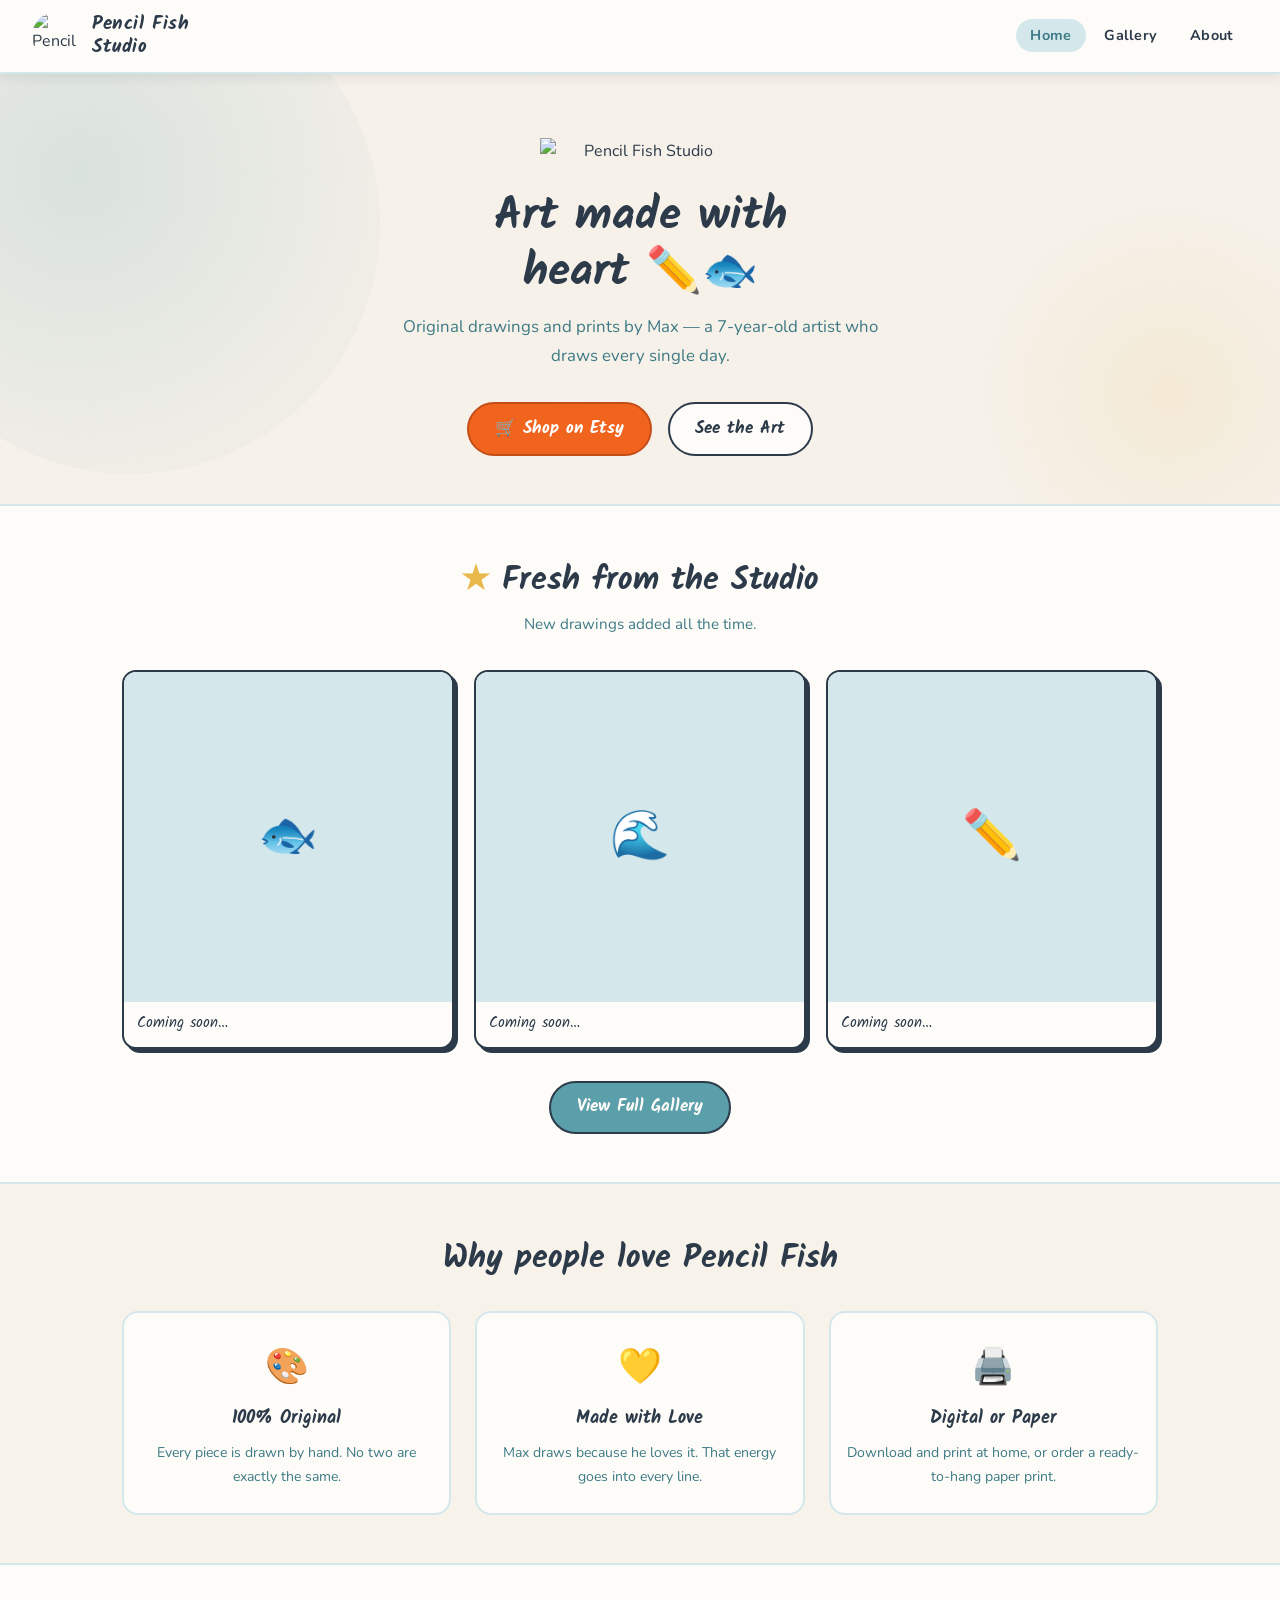
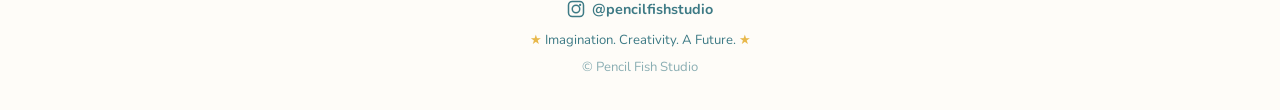
==== index.html @ b871750c "Add files via upload" ====
<!DOCTYPE html>
<html lang="en">
<head>
  <meta charset="UTF-8" />
  <meta name="viewport" content="width=device-width, initial-scale=1.0" />
  <title>Pencil Fish Studio</title>
  <link rel="stylesheet" href="style.css" />
  <link rel="icon" type="image/png" href="assets/logo.png" />
  <style>
    /* ── Hero ───────────────────────────────── */
    .hero {
      position: relative;
      text-align: center;
      padding: 4rem 2rem 3rem;
      overflow: hidden;
    }

    .hero .blob-1 {
      width: 500px; height: 500px;
      top: -100px; left: -120px;
    }
    .hero .blob-2 {
      width: 380px; height: 380px;
      bottom: -80px; right: -80px;
      background: radial-gradient(circle, rgba(232,184,75,0.12), transparent 70%);
    }

    .hero-logo {
      width: 200px;
      margin: 0 auto 1.5rem;
      animation: floatIn 0.8s ease both;
    }

    .hero-tagline {
      font-family: 'Kalam', cursive;
      font-size: clamp(1.6rem, 5vw, 2.8rem);
      color: var(--ink);
      line-height: 1.25;
      margin-bottom: 0.75rem;
      animation: floatIn 0.9s 0.1s ease both;
    }

    .hero-sub {
      color: var(--teal-dark);
      font-size: 1.05rem;
      max-width: 480px;
      margin: 0 auto 2rem;
      animation: floatIn 0.9s 0.2s ease both;
    }

    .hero-buttons {
      display: flex;
      gap: 1rem;
      justify-content: center;
      flex-wrap: wrap;
      animation: floatIn 0.9s 0.3s ease both;
    }

    /* ── Featured strip ─────────────────────── */
    .featured {
      background: var(--warm-white);
      border-top: 2px solid var(--teal-light);
      border-bottom: 2px solid var(--teal-light);
    }

    .featured .section-title { text-align: center; }
    .featured .section-sub   { text-align: center; }

    .featured-grid {
      display: grid;
      grid-template-columns: repeat(3, 1fr);
      gap: 1.25rem;
    }

    .featured-card {
      border-radius: 14px;
      overflow: hidden;
      border: 2.5px solid var(--ink);
      box-shadow: 4px 4px 0 var(--ink);
      background: var(--warm-white);
      transition: transform 0.2s, box-shadow 0.2s;
    }

    .featured-card:hover {
      transform: translateY(-4px);
      box-shadow: 4px 8px 0 var(--ink);
    }

    .featured-card .placeholder {
      aspect-ratio: 1;
      background: var(--teal-light);
      display: flex;
      align-items: center;
      justify-content: center;
      font-size: 3rem;
    }

    .featured-card img {
      width: 100%;
      aspect-ratio: 1;
      object-fit: cover;
    }

    .featured-card-label {
      padding: 0.6rem 0.8rem;
      font-family: 'Kalam', cursive;
      font-size: 0.95rem;
      border-top: 2px solid var(--teal-light);
      color: var(--ink);
    }

    .featured-footer {
      text-align: center;
      margin-top: 2rem;
    }

    /* ── Why buy section ────────────────────── */
    .why {
      text-align: center;
    }

    .why-grid {
      display: grid;
      grid-template-columns: repeat(3, 1fr);
      gap: 1.5rem;
      margin-top: 1.5rem;
    }

    .why-card {
      background: var(--warm-white);
      border: 2.5px solid var(--teal-light);
      border-radius: 16px;
      padding: 1.5rem 1rem;
    }

    .why-icon { font-size: 2.2rem; margin-bottom: 0.5rem; }

    .why-card h3 {
      font-family: 'Kalam', cursive;
      font-size: 1.1rem;
      margin-bottom: 0.4rem;
    }

    .why-card p { font-size: 0.88rem; color: var(--teal-dark); }

    /* ── Animations ─────────────────────────── */
    @keyframes floatIn {
      from { opacity: 0; transform: translateY(18px); }
      to   { opacity: 1; transform: translateY(0); }
    }

    /* ── Responsive ─────────────────────────── */
    @media (max-width: 700px) {
      .featured-grid { grid-template-columns: 1fr 1fr; }
      .featured-grid .featured-card:last-child { display: none; }
      .why-grid { grid-template-columns: 1fr; }
    }

    @media (max-width: 480px) {
      .featured-grid { grid-template-columns: 1fr; }
      .featured-grid .featured-card:last-child { display: block; }
      .hero-logo { width: 160px; }
    }
  </style>
</head>
<body>

  <!-- Nav -->
  <nav>
    <a class="nav-logo" href="index.html">
      <img src="assets/logo.png" alt="Pencil Fish Studio logo" />
      <span>Pencil Fish<br>Studio</span>
    </a>
    <ul class="nav-links">
      <li><a href="index.html" class="active">Home</a></li>
      <li><a href="gallery.html">Gallery</a></li>
      <li><a href="about.html">About</a></li>
    </ul>
  </nav>

  <main>

    <!-- Hero -->
    <section class="hero">
      <div class="blob blob-1"></div>
      <div class="blob blob-2"></div>
      <img class="hero-logo" src="assets/logo.png" alt="Pencil Fish Studio" />
      <h1 class="hero-tagline">Art made with<br>heart ✏️🐟</h1>
      <p class="hero-sub">
        Original drawings and prints by Max — a 7-year-old artist
        who draws every single day.
      </p>
      <div class="hero-buttons">
        <a class="btn btn-etsy" href="https://etsy.com" target="_blank" rel="noopener">
          🛒 Shop on Etsy
        </a>
        <a class="btn btn-secondary" href="gallery.html">See the Art</a>
      </div>
    </section>

    <!-- Featured Artwork -->
    <section class="featured">
      <div class="section">
        <h2 class="section-title"><span class="star">★</span> Fresh from the Studio</h2>
        <p class="section-sub">New drawings added all the time.</p>
        <div class="featured-grid" id="featuredGrid">
          <!-- filled by script below -->
        </div>
        <div class="featured-footer">
          <a class="btn btn-primary" href="gallery.html">View Full Gallery</a>
        </div>
      </div>
    </section>

    <!-- Why Buy -->
    <section class="why">
      <div class="section">
        <h2 class="section-title">Why people love Pencil Fish</h2>
        <div class="why-grid">
          <div class="why-card">
            <div class="why-icon">🎨</div>
            <h3>100% Original</h3>
            <p>Every piece is drawn by hand. No two are exactly the same.</p>
          </div>
          <div class="why-card">
            <div class="why-icon">💛</div>
            <h3>Made with Love</h3>
            <p>Max draws because he loves it. That energy goes into every line.</p>
          </div>
          <div class="why-card">
            <div class="why-icon">🖨️</div>
            <h3>Digital or Paper</h3>
            <p>Download and print at home, or order a ready-to-hang paper print.</p>
          </div>
        </div>
      </div>
    </section>

  </main>

  <!-- Footer -->
  <footer>
    <div class="footer-ig">
      <a href="https://instagram.com/pencilfishstudio" target="_blank" rel="noopener">
        <svg width="18" height="18" viewBox="0 0 24 24" fill="none" stroke="currentColor" stroke-width="2" stroke-linecap="round" stroke-linejoin="round"><rect x="2" y="2" width="20" height="20" rx="5" ry="5"/><circle cx="12" cy="12" r="5"/><circle cx="17.5" cy="6.5" r="1.5" fill="currentColor" stroke="none"/></svg>
        @pencilfishstudio
      </a>
    </div>
    <p><span class="star">★</span> Imagination. Creativity. A Future. <span class="star">★</span></p>
    <p style="margin-top:0.3rem; opacity:0.6;">© Pencil Fish Studio</p>
  </footer>

  <script src="gallery-data.js"></script>
  <script>
    // Populate the featured grid with the first 3 gallery images
    const grid = document.getElementById('featuredGrid');

    function buildFeatured() {
      const items = galleryImages.slice(0, 3);

      if (items.length === 0) {
        // Show placeholder cards until artwork is added
        const placeholders = [
          { emoji: '🐟', label: 'Coming soon…' },
          { emoji: '🌊', label: 'Coming soon…' },
          { emoji: '✏️', label: 'Coming soon…' },
        ];
        placeholders.forEach(p => {
          grid.innerHTML += `
            <div class="featured-card">
              <div class="placeholder">${p.emoji}</div>
              <div class="featured-card-label">${p.label}</div>
            </div>`;
        });
        return;
      }

      items.forEach(item => {
        grid.innerHTML += `
          <a class="featured-card" href="gallery.html">
            <img src="gallery/${item.src}" alt="${item.title}" loading="lazy" />
            <div class="featured-card-label">${item.title} — ${item.price}</div>
          </a>`;
      });
    }

    buildFeatured();
  </script>

</body>
</html>
---- style.css ----
@import url('https://fonts.googleapis.com/css2?family=Kalam:wght@400;700&family=Nunito:wght@400;600;700&display=swap');

/* ── Variables ───────────────────────────────── */
:root {
  --bg:         #f7f2ea;
  --ink:        #2c3a4a;
  --teal:       #5b9faa;
  --teal-light: #d4e8ec;
  --teal-dark:  #3d7a85;
  --gold:       #e8b84b;
  --warm-white: #fefcf8;
  --shadow:     rgba(44, 58, 74, 0.12);
}

/* ── Reset ───────────────────────────────────── */
*, *::before, *::after { box-sizing: border-box; margin: 0; padding: 0; }

body {
  background: var(--bg);
  color: var(--ink);
  font-family: 'Nunito', sans-serif;
  font-size: 1rem;
  line-height: 1.7;
  min-height: 100vh;
  display: flex;
  flex-direction: column;
}

img { display: block; max-width: 100%; }
a   { color: inherit; text-decoration: none; }

/* ── Texture overlay ─────────────────────────── */
body::before {
  content: '';
  position: fixed;
  inset: 0;
  background-image: url("data:image/svg+xml,%3Csvg xmlns='http://www.w3.org/2000/svg' width='300' height='300'%3E%3Cfilter id='n'%3E%3CfeTurbulence type='fractalNoise' baseFrequency='0.75' numOctaves='4' stitchTiles='stitch'/%3E%3C/filter%3E%3Crect width='300' height='300' filter='url(%23n)' opacity='0.03'/%3E%3C/svg%3E");
  pointer-events: none;
  z-index: 0;
}

/* ── Nav ─────────────────────────────────────── */
nav {
  position: sticky;
  top: 0;
  z-index: 100;
  background: var(--warm-white);
  border-bottom: 2px solid var(--teal-light);
  padding: 0.75rem 2rem;
  display: flex;
  align-items: center;
  justify-content: space-between;
  gap: 1rem;
  box-shadow: 0 2px 12px var(--shadow);
}

.nav-logo {
  display: flex;
  align-items: center;
  gap: 0.75rem;
}

.nav-logo img {
  height: 48px;
  width: 48px;
  object-fit: contain;
  border-radius: 50%;
}

.nav-logo span {
  font-family: 'Kalam', cursive;
  font-size: 1.2rem;
  font-weight: 700;
  color: var(--ink);
  letter-spacing: 0.03em;
  line-height: 1.2;
}

.nav-links {
  display: flex;
  gap: 0.25rem;
  list-style: none;
}

.nav-links a {
  font-family: 'Nunito', sans-serif;
  font-weight: 700;
  font-size: 0.9rem;
  padding: 0.4rem 0.9rem;
  border-radius: 20px;
  color: var(--ink);
  transition: background 0.2s, color 0.2s;
  letter-spacing: 0.02em;
}

.nav-links a:hover,
.nav-links a.active {
  background: var(--teal-light);
  color: var(--teal-dark);
}

/* ── Main content ────────────────────────────── */
main {
  flex: 1;
  position: relative;
  z-index: 1;
}

/* ── Buttons ─────────────────────────────────── */
.btn {
  display: inline-block;
  font-family: 'Kalam', cursive;
  font-size: 1.05rem;
  font-weight: 700;
  padding: 0.65rem 1.6rem;
  border-radius: 30px;
  border: 2.5px solid var(--ink);
  cursor: pointer;
  transition: transform 0.15s, box-shadow 0.15s;
  text-align: center;
}

.btn:hover {
  transform: translateY(-2px);
  box-shadow: 3px 4px 0 var(--ink);
}

.btn-primary {
  background: var(--teal);
  color: var(--warm-white);
}

.btn-secondary {
  background: var(--warm-white);
  color: var(--ink);
}

.btn-etsy {
  background: #f1641e;
  color: #fff;
  border-color: #c44e18;
}

/* ── Footer ──────────────────────────────────── */
footer {
  position: relative;
  z-index: 1;
  text-align: center;
  padding: 2rem 1rem;
  font-size: 0.82rem;
  color: var(--teal-dark);
  border-top: 2px solid var(--teal-light);
  background: var(--warm-white);
}

footer .footer-ig a {
  display: inline-flex;
  align-items: center;
  gap: 0.4rem;
  font-weight: 700;
  color: var(--teal-dark);
  margin-bottom: 0.5rem;
  font-size: 0.9rem;
  transition: color 0.2s;
}

footer .footer-ig a:hover { color: var(--teal); }

footer .star { color: var(--gold); }

/* ── Watercolour blob decoration ─────────────── */
.blob {
  position: absolute;
  border-radius: 50%;
  background: radial-gradient(circle at 40% 40%, rgba(91,159,170,0.18), rgba(91,159,170,0.04) 70%);
  pointer-events: none;
}

/* ── Section helpers ─────────────────────────── */
.section {
  max-width: 1100px;
  margin: 0 auto;
  padding: 3rem 2rem;
}

.section-title {
  font-family: 'Kalam', cursive;
  font-size: 2rem;
  color: var(--ink);
  margin-bottom: 0.25rem;
}

.section-title .star { color: var(--gold); }

.section-sub {
  color: var(--teal-dark);
  font-size: 0.95rem;
  margin-bottom: 2rem;
}

/* ── Responsive nav ──────────────────────────── */
@media (max-width: 600px) {
  nav { padding: 0.6rem 1rem; }
  .nav-logo span { font-size: 1rem; }
  .nav-links a { padding: 0.35rem 0.6rem; font-size: 0.82rem; }
  .section { padding: 2rem 1.2rem; }
}
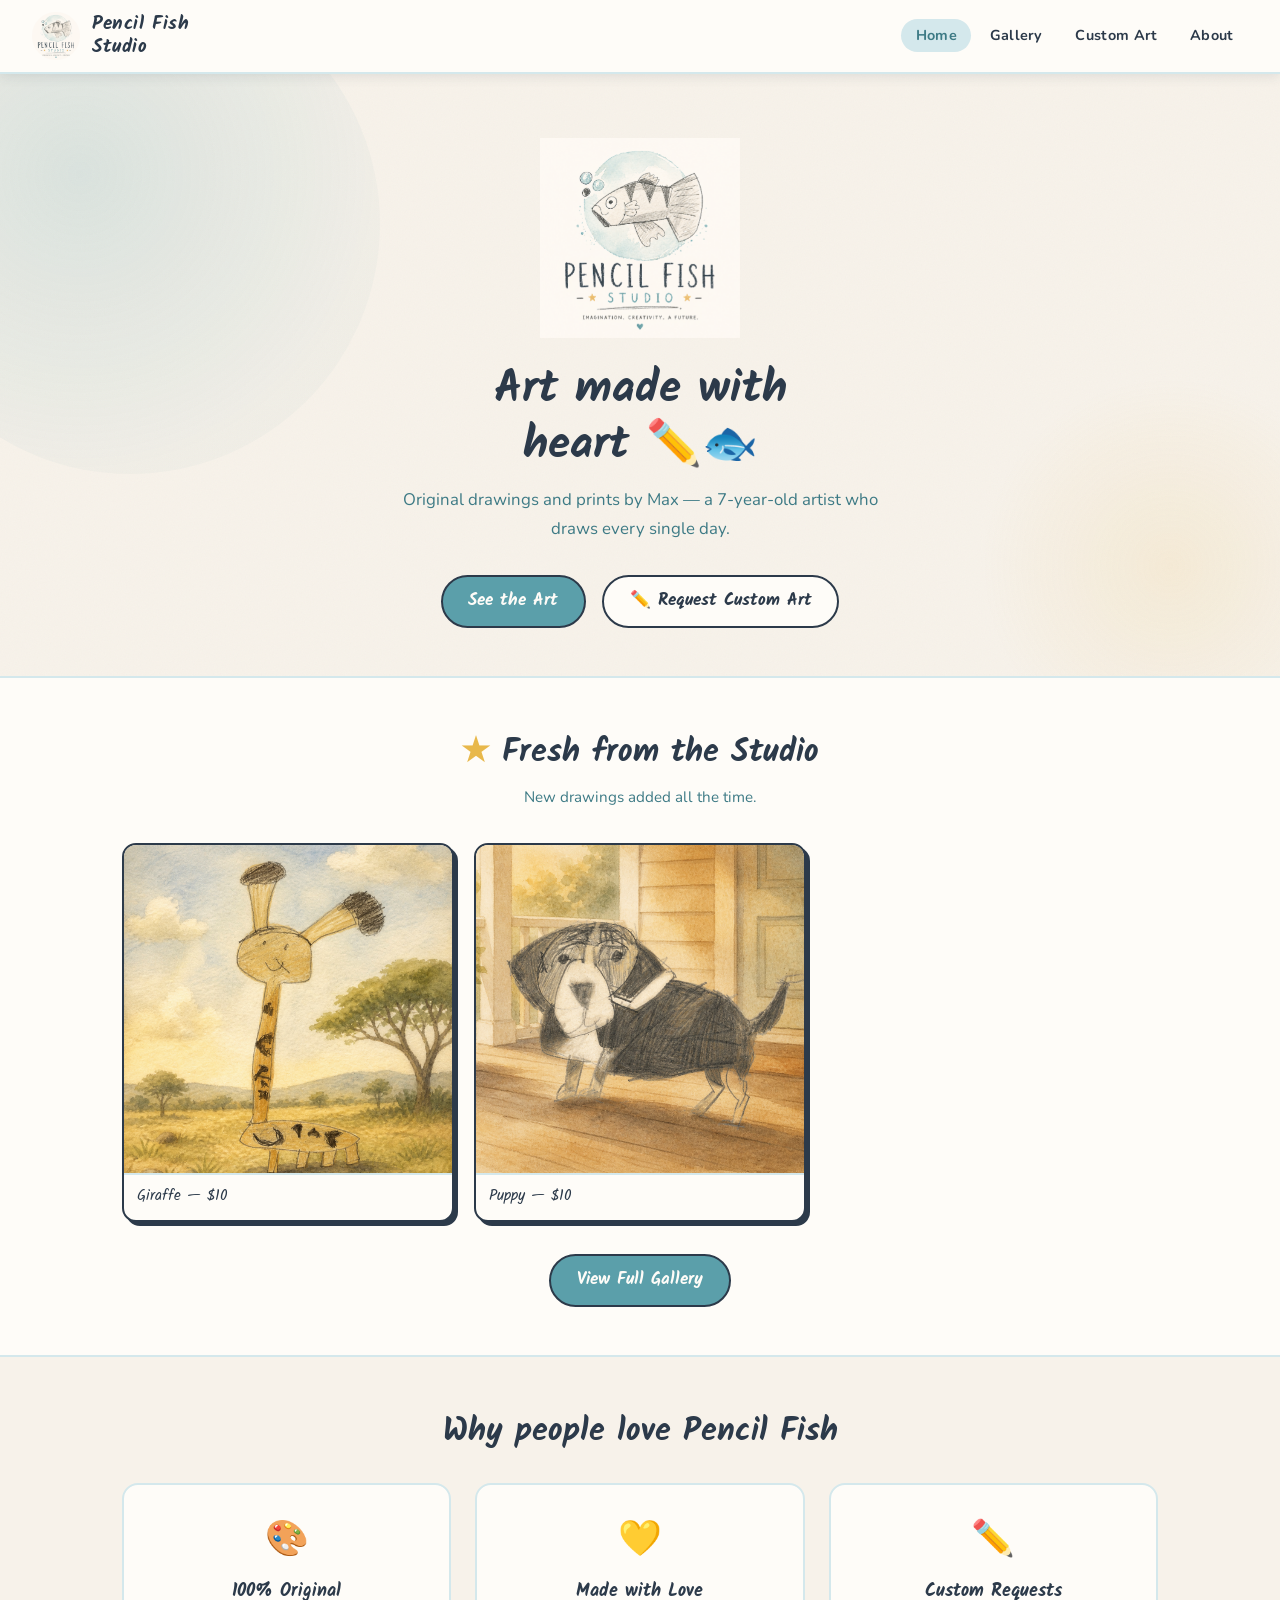
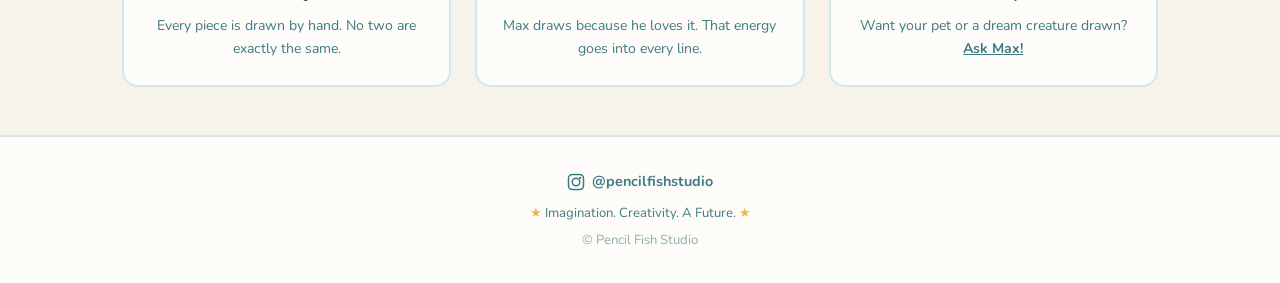
==== commit 66e0136f: "Replace Etsy links with custom art request form; site cleanups - Add custom.html request form (Web3F" ====
--- a/index.html
+++ b/index.html
@@ -4,6 +4,10 @@
   <meta charset="UTF-8" />
   <meta name="viewport" content="width=device-width, initial-scale=1.0" />
   <title>Pencil Fish Studio</title>
+  <meta name="description" content="Original drawings by Max, a 7-year-old artist. See the gallery or request custom art." />
+  <meta property="og:title" content="Pencil Fish Studio" />
+  <meta property="og:description" content="Original drawings by Max, a 7-year-old artist. See the gallery or request custom art." />
+  <meta property="og:image" content="https://pencilfishstudios.ca/assets/logo.png" />
   <link rel="stylesheet" href="style.css" />
   <link rel="icon" type="image/png" href="assets/logo.png" />
   <style>
@@ -174,6 +178,7 @@
     <ul class="nav-links">
       <li><a href="index.html" class="active">Home</a></li>
       <li><a href="gallery.html">Gallery</a></li>
+      <li><a href="custom.html">Custom Art</a></li>
       <li><a href="about.html">About</a></li>
     </ul>
   </nav>
@@ -191,10 +196,8 @@
         who draws every single day.
       </p>
       <div class="hero-buttons">
-        <a class="btn btn-etsy" href="https://etsy.com" target="_blank" rel="noopener">
-          🛒 Shop on Etsy
-        </a>
-        <a class="btn btn-secondary" href="gallery.html">See the Art</a>
+        <a class="btn btn-primary" href="gallery.html">See the Art</a>
+        <a class="btn btn-secondary" href="custom.html">✏️ Request Custom Art</a>
       </div>
     </section>
 
@@ -228,9 +231,9 @@
             <p>Max draws because he loves it. That energy goes into every line.</p>
           </div>
           <div class="why-card">
-            <div class="why-icon">🖨️</div>
-            <h3>Digital or Paper</h3>
-            <p>Download and print at home, or order a ready-to-hang paper print.</p>
+            <div class="why-icon">✏️</div>
+            <h3>Custom Requests</h3>
+            <p>Want your pet or a dream creature drawn? <a href="custom.html" style="color:var(--teal-dark);font-weight:700;text-decoration:underline;">Ask Max!</a></p>
           </div>
         </div>
       </div>
--- a/style.css
+++ b/style.css
@@ -135,12 +135,6 @@
   color: var(--ink);
 }
 
-.btn-etsy {
-  background: #f1641e;
-  color: #fff;
-  border-color: #c44e18;
-}
-
 /* ── Footer ──────────────────────────────────── */
 footer {
   position: relative;
@@ -205,3 +199,8 @@
   .nav-links a { padding: 0.35rem 0.6rem; font-size: 0.82rem; }
   .section { padding: 2rem 1.2rem; }
 }
+
+@media (max-width: 480px) {
+  nav { flex-direction: column; gap: 0.4rem; }
+  .nav-links { flex-wrap: wrap; justify-content: center; }
+}
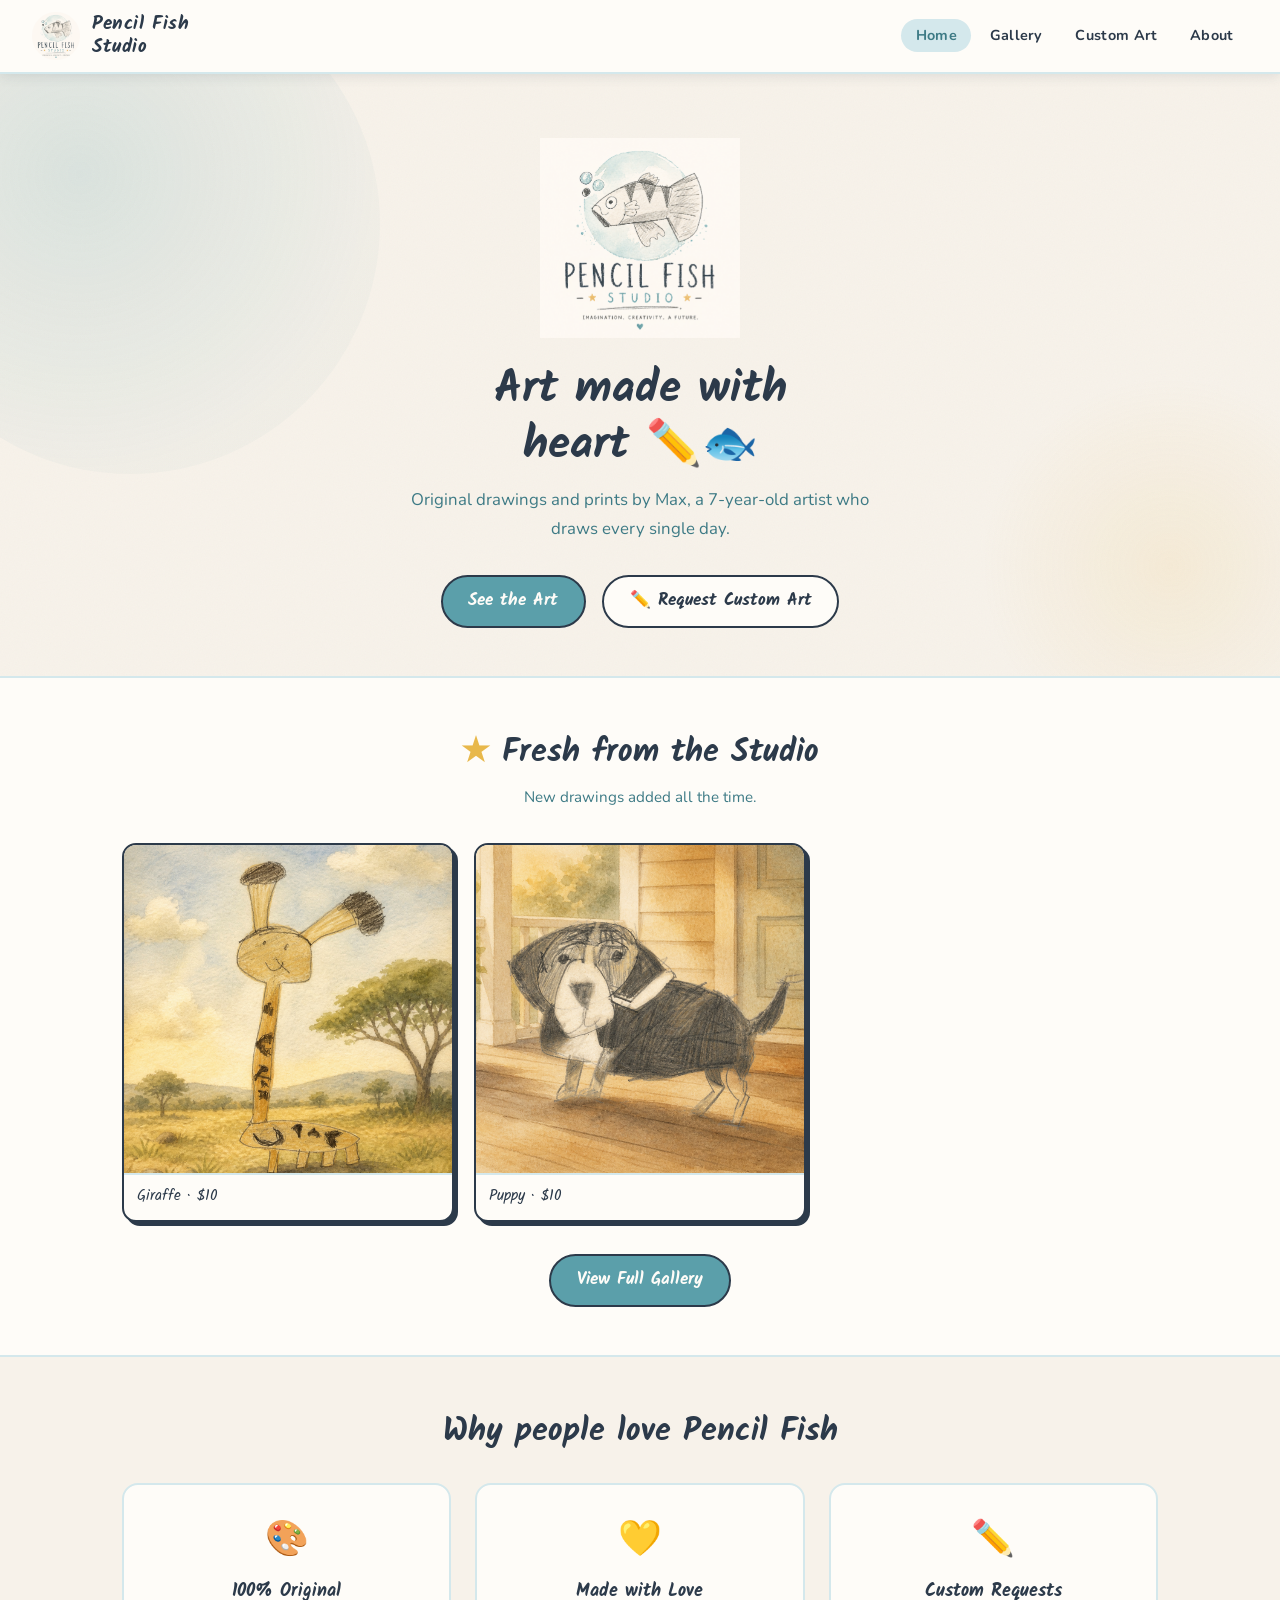
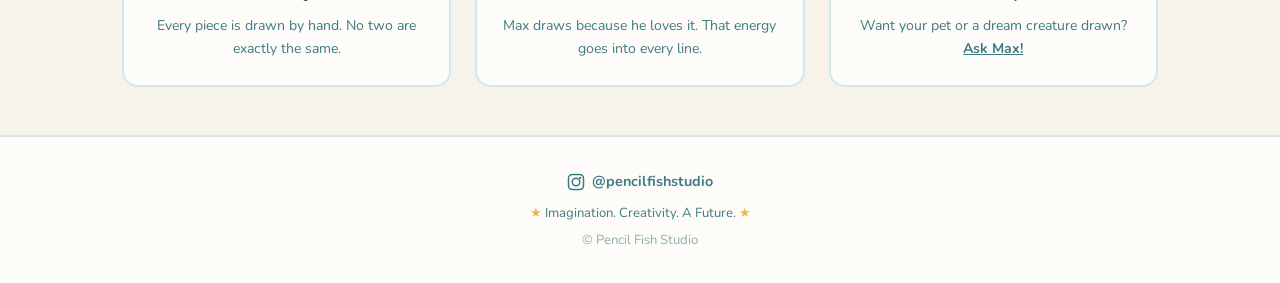
==== commit be21f380: "Photo uploads on custom form, remove em dashes, harden admin - custom.html: switch to FormSubmit wit" ====
--- a/index.html
+++ b/index.html
@@ -7,7 +7,7 @@
   <meta name="description" content="Original drawings by Max, a 7-year-old artist. See the gallery or request custom art." />
   <meta property="og:title" content="Pencil Fish Studio" />
   <meta property="og:description" content="Original drawings by Max, a 7-year-old artist. See the gallery or request custom art." />
-  <meta property="og:image" content="https://pencilfishstudios.ca/assets/logo.png" />
+  <meta property="og:image" content="https://pencilfishstudio.ca/assets/logo.png" />
   <link rel="stylesheet" href="style.css" />
   <link rel="icon" type="image/png" href="assets/logo.png" />
   <style>
@@ -192,7 +192,7 @@
       <img class="hero-logo" src="assets/logo.png" alt="Pencil Fish Studio" />
       <h1 class="hero-tagline">Art made with<br>heart ✏️🐟</h1>
       <p class="hero-sub">
-        Original drawings and prints by Max — a 7-year-old artist
+        Original drawings and prints by Max, a 7-year-old artist
         who draws every single day.
       </p>
       <div class="hero-buttons">
@@ -282,7 +282,7 @@
         grid.innerHTML += `
           <a class="featured-card" href="gallery.html">
             <img src="gallery/${item.src}" alt="${item.title}" loading="lazy" />
-            <div class="featured-card-label">${item.title} — ${item.price}</div>
+            <div class="featured-card-label">${item.title} · ${item.price}</div>
           </a>`;
       });
     }
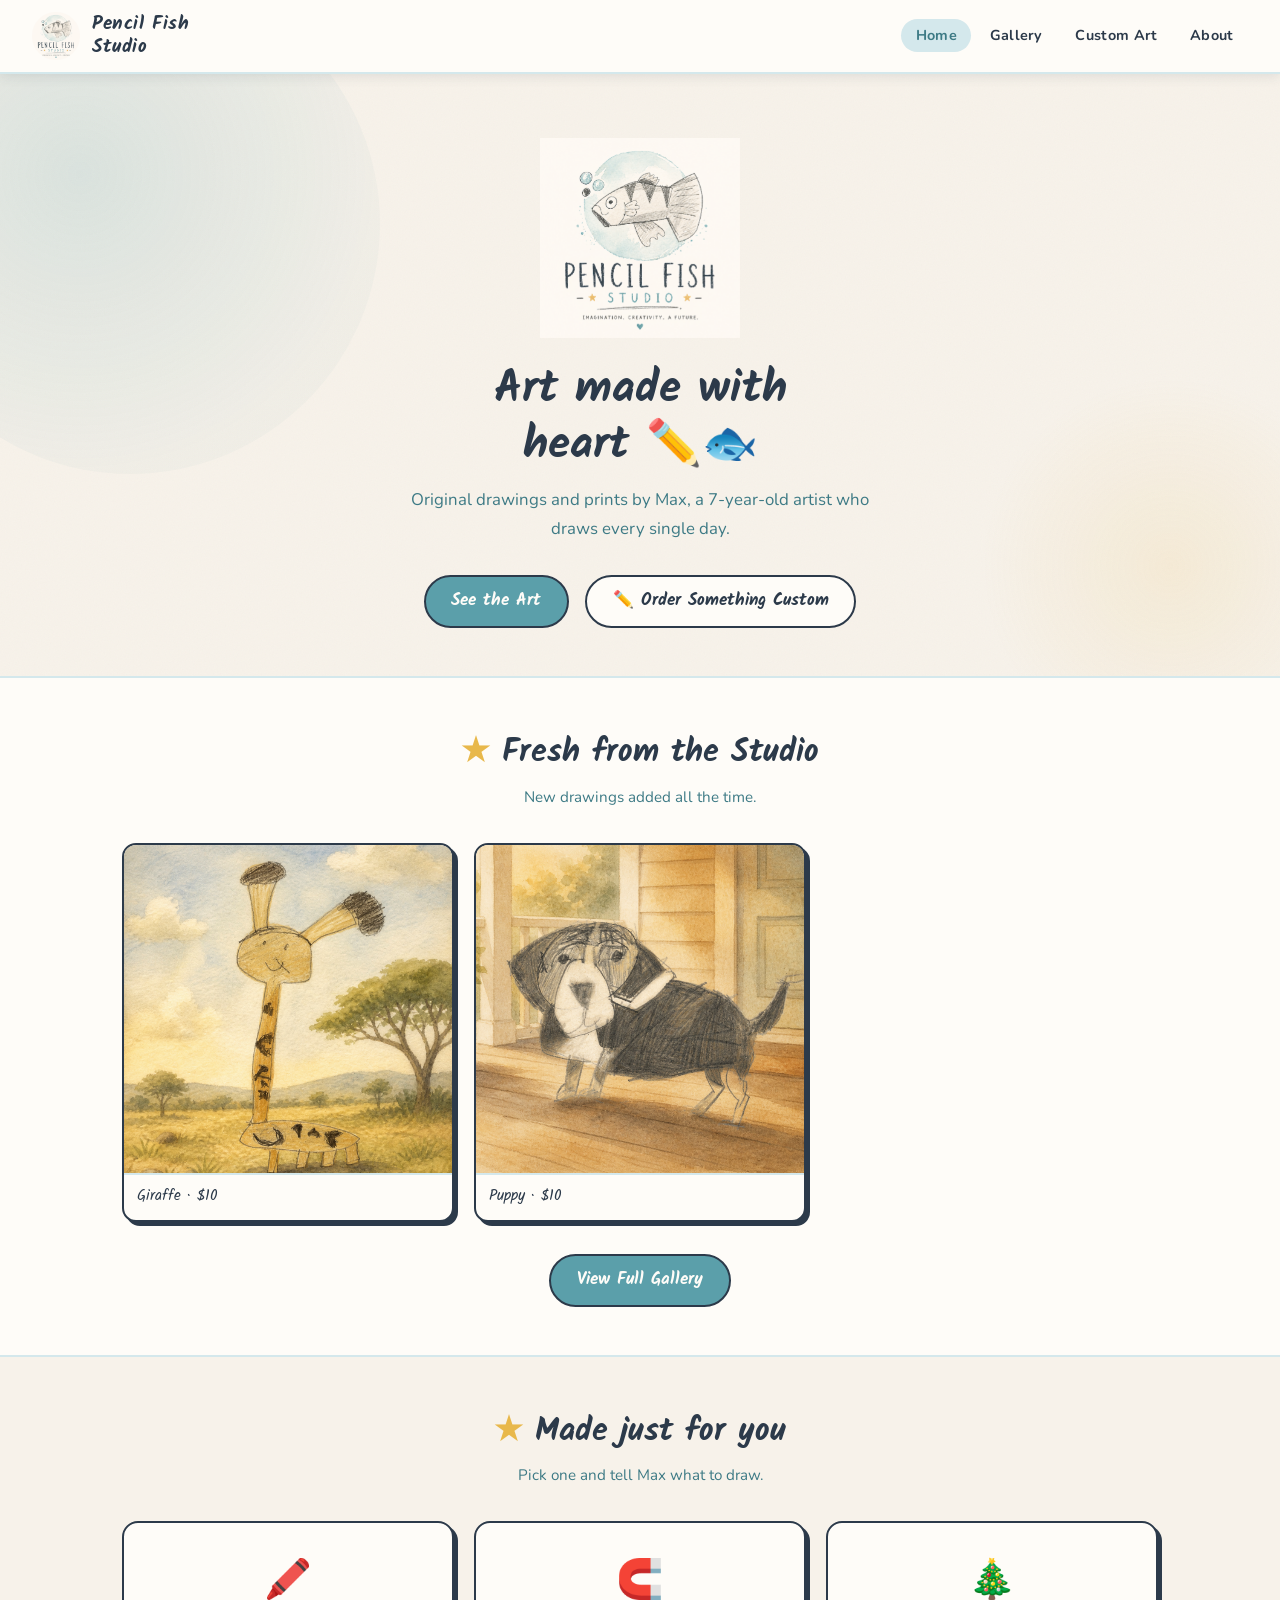
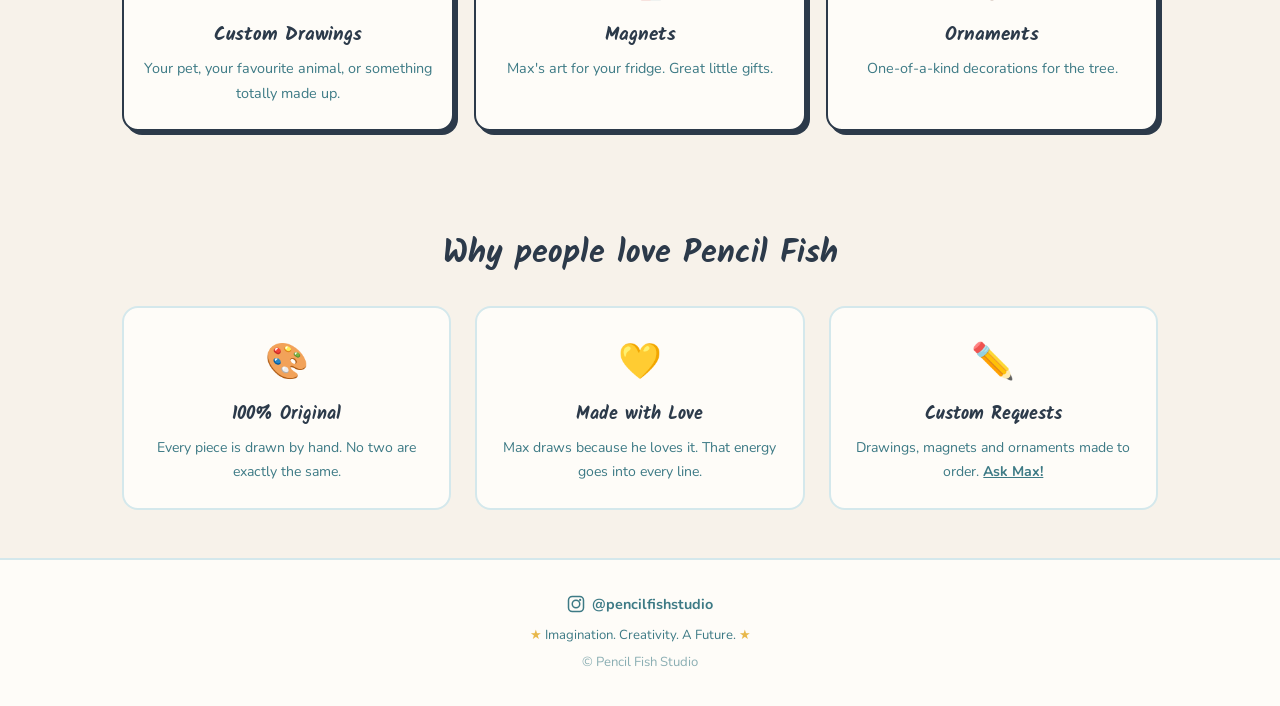
==== commit 925ff5e9: "Add custom magnets and ornaments to home page and request form" ====
--- a/index.html
+++ b/index.html
@@ -118,6 +118,29 @@
       margin-top: 2rem;
     }
 
+    /* ── Made just for you ──────────────────── */
+    .makes { text-align: center; }
+
+    .makes-grid {
+      display: grid;
+      grid-template-columns: repeat(3, 1fr);
+      gap: 1.25rem;
+    }
+
+    .make-card {
+      background: var(--warm-white);
+      border: 2.5px solid var(--ink);
+      border-radius: 16px;
+      box-shadow: 4px 4px 0 var(--ink);
+      padding: 1.5rem 1rem;
+      transition: transform 0.2s, box-shadow 0.2s;
+    }
+
+    .make-card:hover { transform: translateY(-4px); box-shadow: 4px 8px 0 var(--ink); }
+    .make-emoji { font-size: 2.4rem; margin-bottom: 0.4rem; }
+    .make-card h3 { font-family: 'Kalam', cursive; font-size: 1.2rem; margin-bottom: 0.3rem; }
+    .make-card p { font-size: 0.9rem; color: var(--teal-dark); }
+
     /* ── Why buy section ────────────────────── */
     .why {
       text-align: center;
@@ -158,6 +181,7 @@
       .featured-grid { grid-template-columns: 1fr 1fr; }
       .featured-grid .featured-card:last-child { display: none; }
       .why-grid { grid-template-columns: 1fr; }
+      .makes-grid { grid-template-columns: 1fr; }
     }
 
     @media (max-width: 480px) {
@@ -197,7 +221,7 @@
       </p>
       <div class="hero-buttons">
         <a class="btn btn-primary" href="gallery.html">See the Art</a>
-        <a class="btn btn-secondary" href="custom.html">✏️ Request Custom Art</a>
+        <a class="btn btn-secondary" href="custom.html">✏️ Order Something Custom</a>
       </div>
     </section>
 
@@ -211,6 +235,31 @@
         </div>
         <div class="featured-footer">
           <a class="btn btn-primary" href="gallery.html">View Full Gallery</a>
+        </div>
+      </div>
+    </section>
+
+    <!-- Custom pieces -->
+    <section class="makes">
+      <div class="section">
+        <h2 class="section-title"><span class="star">★</span> Made just for you</h2>
+        <p class="section-sub">Pick one and tell Max what to draw.</p>
+        <div class="makes-grid">
+          <a class="make-card" href="custom.html?item=drawing">
+            <div class="make-emoji">🖍️</div>
+            <h3>Custom Drawings</h3>
+            <p>Your pet, your favourite animal, or something totally made up.</p>
+          </a>
+          <a class="make-card" href="custom.html?item=magnet">
+            <div class="make-emoji">🧲</div>
+            <h3>Magnets</h3>
+            <p>Max's art for your fridge. Great little gifts.</p>
+          </a>
+          <a class="make-card" href="custom.html?item=ornament">
+            <div class="make-emoji">🎄</div>
+            <h3>Ornaments</h3>
+            <p>One-of-a-kind decorations for the tree.</p>
+          </a>
         </div>
       </div>
     </section>
@@ -233,7 +282,7 @@
           <div class="why-card">
             <div class="why-icon">✏️</div>
             <h3>Custom Requests</h3>
-            <p>Want your pet or a dream creature drawn? <a href="custom.html" style="color:var(--teal-dark);font-weight:700;text-decoration:underline;">Ask Max!</a></p>
+            <p>Drawings, magnets and ornaments made to order. <a href="custom.html" style="color:var(--teal-dark);font-weight:700;text-decoration:underline;">Ask Max!</a></p>
           </div>
         </div>
       </div>
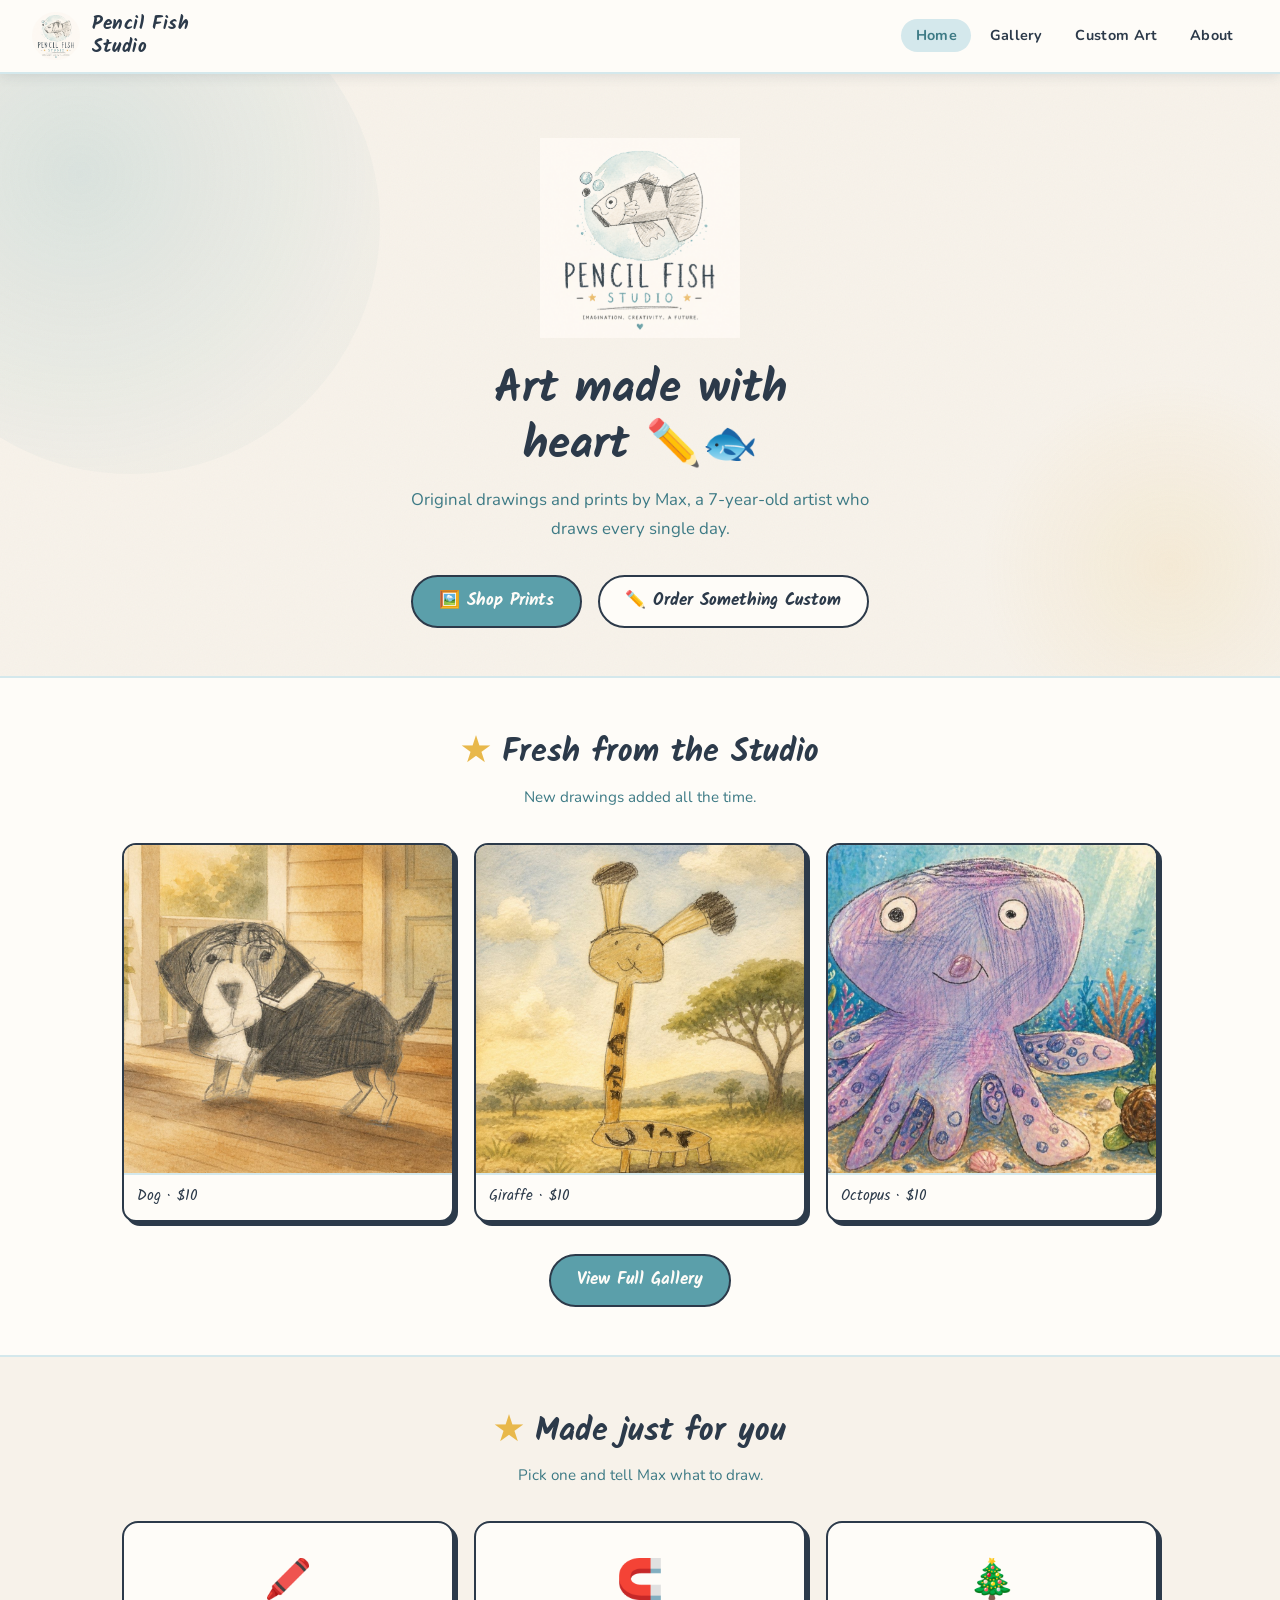
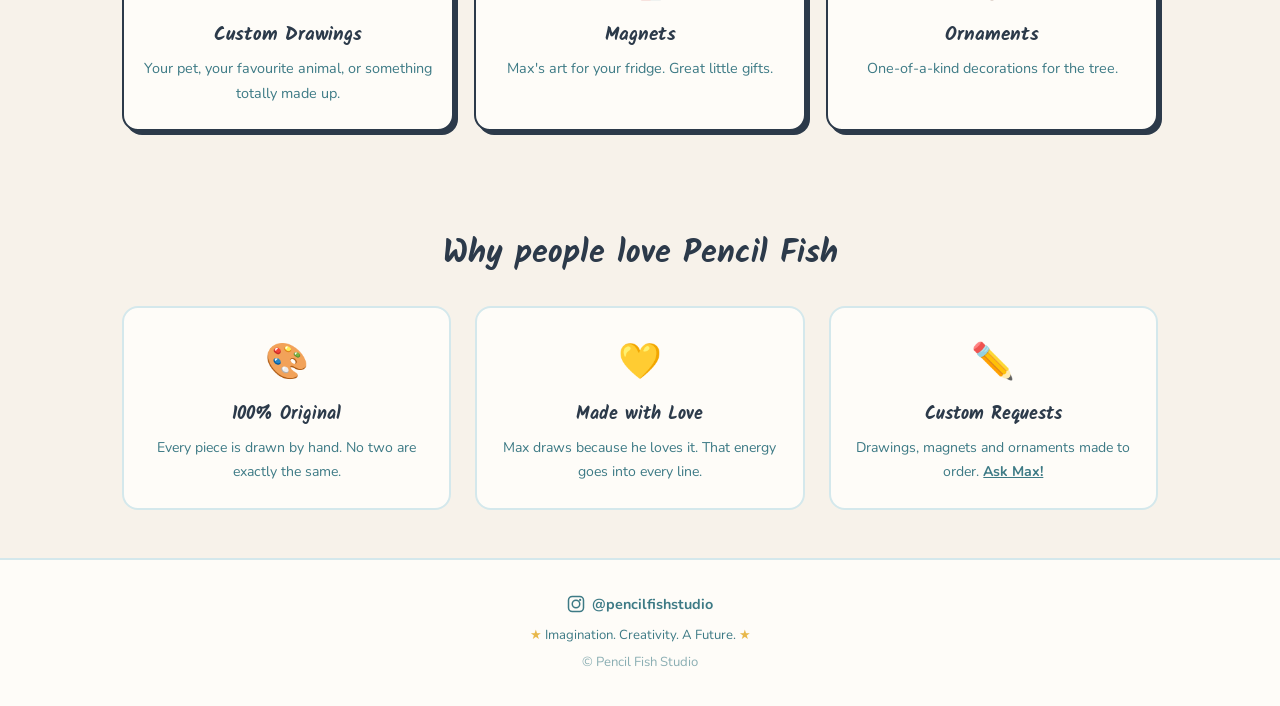
==== commit 9693ff91: "Gallery: order this print or request a custom one like it" ====
--- a/index.html
+++ b/index.html
@@ -220,7 +220,7 @@
         who draws every single day.
       </p>
       <div class="hero-buttons">
-        <a class="btn btn-primary" href="gallery.html">See the Art</a>
+        <a class="btn btn-primary" href="gallery.html">🖼️ Shop Prints</a>
         <a class="btn btn-secondary" href="custom.html">✏️ Order Something Custom</a>
       </div>
     </section>
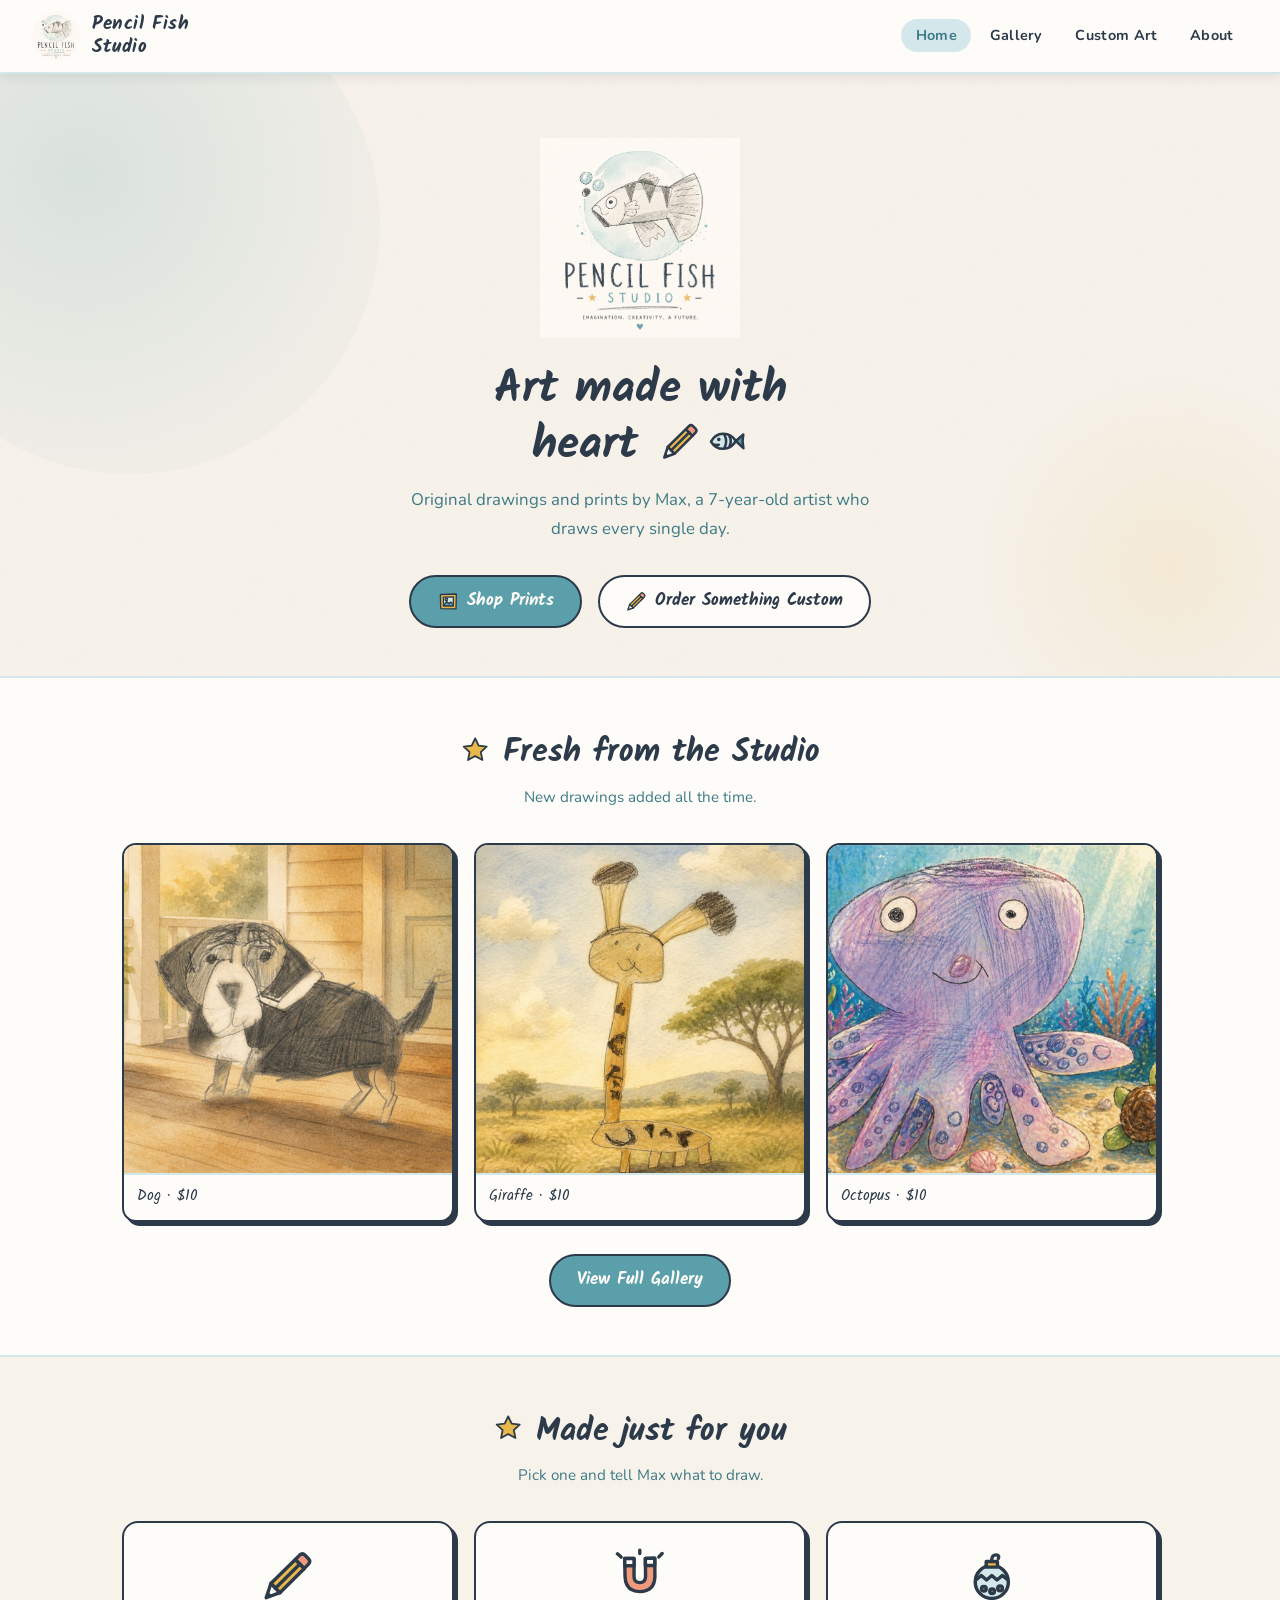
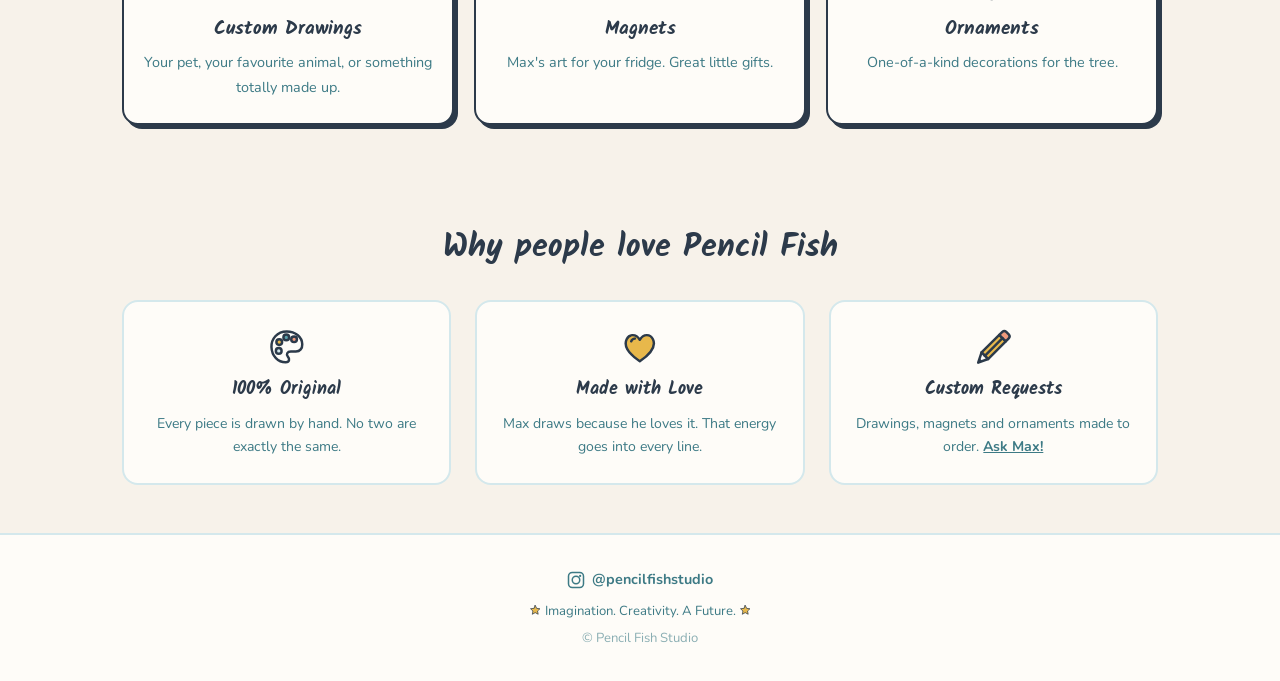
==== commit 1d4ae731: "Custom hand-drawn icon set, studio-style errors and form controls" ====
--- a/index.html
+++ b/index.html
@@ -137,7 +137,7 @@
     }
 
     .make-card:hover { transform: translateY(-4px); box-shadow: 4px 8px 0 var(--ink); }
-    .make-emoji { font-size: 2.4rem; margin-bottom: 0.4rem; }
+    .make-emoji { margin-bottom: 0.5rem; line-height: 0; }
     .make-card h3 { font-family: 'Kalam', cursive; font-size: 1.2rem; margin-bottom: 0.3rem; }
     .make-card p { font-size: 0.9rem; color: var(--teal-dark); }
 
@@ -160,7 +160,10 @@
       padding: 1.5rem 1rem;
     }
 
-    .why-icon { font-size: 2.2rem; margin-bottom: 0.5rem; }
+    .why-icon { margin-bottom: 0.5rem; line-height: 0; }
+
+    .hero-tagline .tag-icons { white-space: nowrap; }
+    .hero-tagline .pf-icon { width: 0.95em; height: 0.95em; vertical-align: -0.1em; margin-left: 0.08em; }
 
     .why-card h3 {
       font-family: 'Kalam', cursive;
@@ -214,21 +217,21 @@
       <div class="blob blob-1"></div>
       <div class="blob blob-2"></div>
       <img class="hero-logo" src="assets/logo.png" alt="Pencil Fish Studio" />
-      <h1 class="hero-tagline">Art made with<br>heart ✏️🐟</h1>
+      <h1 class="hero-tagline">Art made with<br>heart <span class="tag-icons"><i data-icon="pencil" class="wiggle"></i><i data-icon="fish"></i></span></h1>
       <p class="hero-sub">
         Original drawings and prints by Max, a 7-year-old artist
         who draws every single day.
       </p>
       <div class="hero-buttons">
-        <a class="btn btn-primary" href="gallery.html">🖼️ Shop Prints</a>
-        <a class="btn btn-secondary" href="custom.html">✏️ Order Something Custom</a>
+        <a class="btn btn-primary" href="gallery.html"><i data-icon="frame"></i>Shop Prints</a>
+        <a class="btn btn-secondary" href="custom.html"><i data-icon="pencil"></i>Order Something Custom</a>
       </div>
     </section>
 
     <!-- Featured Artwork -->
     <section class="featured">
       <div class="section">
-        <h2 class="section-title"><span class="star">★</span> Fresh from the Studio</h2>
+        <h2 class="section-title"><span class="star"><i data-icon="star"></i></span> Fresh from the Studio</h2>
         <p class="section-sub">New drawings added all the time.</p>
         <div class="featured-grid" id="featuredGrid">
           <!-- filled by script below -->
@@ -242,21 +245,21 @@
     <!-- Custom pieces -->
     <section class="makes">
       <div class="section">
-        <h2 class="section-title"><span class="star">★</span> Made just for you</h2>
+        <h2 class="section-title"><span class="star"><i data-icon="star"></i></span> Made just for you</h2>
         <p class="section-sub">Pick one and tell Max what to draw.</p>
         <div class="makes-grid">
           <a class="make-card" href="custom.html?item=drawing">
-            <div class="make-emoji">🖍️</div>
+            <div class="make-emoji"><i data-icon="pencil" class="xl"></i></div>
             <h3>Custom Drawings</h3>
             <p>Your pet, your favourite animal, or something totally made up.</p>
           </a>
           <a class="make-card" href="custom.html?item=magnet">
-            <div class="make-emoji">🧲</div>
+            <div class="make-emoji"><i data-icon="magnet" class="xl"></i></div>
             <h3>Magnets</h3>
             <p>Max's art for your fridge. Great little gifts.</p>
           </a>
           <a class="make-card" href="custom.html?item=ornament">
-            <div class="make-emoji">🎄</div>
+            <div class="make-emoji"><i data-icon="ornament" class="xl"></i></div>
             <h3>Ornaments</h3>
             <p>One-of-a-kind decorations for the tree.</p>
           </a>
@@ -270,17 +273,17 @@
         <h2 class="section-title">Why people love Pencil Fish</h2>
         <div class="why-grid">
           <div class="why-card">
-            <div class="why-icon">🎨</div>
+            <div class="why-icon"><i data-icon="palette" class="lg"></i></div>
             <h3>100% Original</h3>
             <p>Every piece is drawn by hand. No two are exactly the same.</p>
           </div>
           <div class="why-card">
-            <div class="why-icon">💛</div>
+            <div class="why-icon"><i data-icon="heart" class="lg"></i></div>
             <h3>Made with Love</h3>
             <p>Max draws because he loves it. That energy goes into every line.</p>
           </div>
           <div class="why-card">
-            <div class="why-icon">✏️</div>
+            <div class="why-icon"><i data-icon="pencil" class="lg"></i></div>
             <h3>Custom Requests</h3>
             <p>Drawings, magnets and ornaments made to order. <a href="custom.html" style="color:var(--teal-dark);font-weight:700;text-decoration:underline;">Ask Max!</a></p>
           </div>
@@ -298,10 +301,11 @@
         @pencilfishstudio
       </a>
     </div>
-    <p><span class="star">★</span> Imagination. Creativity. A Future. <span class="star">★</span></p>
+    <p><span class="star"><i data-icon="star"></i></span> Imagination. Creativity. A Future. <span class="star"><i data-icon="star"></i></span></p>
     <p style="margin-top:0.3rem; opacity:0.6;">© Pencil Fish Studio</p>
   </footer>
 
+  <script src="icons.js"></script>
   <script src="gallery-data.js"></script>
   <script>
     // Populate the featured grid with the first 3 gallery images
@@ -313,14 +317,14 @@
       if (items.length === 0) {
         // Show placeholder cards until artwork is added
         const placeholders = [
-          { emoji: '🐟', label: 'Coming soon…' },
-          { emoji: '🌊', label: 'Coming soon…' },
-          { emoji: '✏️', label: 'Coming soon…' },
+          { icon: 'fish', label: 'Coming soon…' },
+          { icon: 'wave', label: 'Coming soon…' },
+          { icon: 'pencil', label: 'Coming soon…' },
         ];
         placeholders.forEach(p => {
           grid.innerHTML += `
             <div class="featured-card">
-              <div class="placeholder">${p.emoji}</div>
+              <div class="placeholder">${pfIcon(p.icon, 'xl')}</div>
               <div class="featured-card-label">${p.label}</div>
             </div>`;
         });
--- a/style.css
+++ b/style.css
@@ -10,6 +10,9 @@
   --gold:       #e8b84b;
   --warm-white: #fefcf8;
   --shadow:     rgba(44, 58, 74, 0.12);
+  --coral:       #ef9a7d;
+  --coral-light: #fbe6de;
+  --coral-dark:  #c0604a;
 }
 
 /* ── Reset ───────────────────────────────────── */
@@ -204,3 +207,127 @@
   nav { flex-direction: column; gap: 0.4rem; }
   .nav-links { flex-wrap: wrap; justify-content: center; }
 }
+
+/* ── Hand-drawn icons (icons.js) ─────────────── */
+.pf-icon {
+  width: 1.25em;
+  height: 1.25em;
+  display: inline-block;
+  vertical-align: -0.25em;
+  flex-shrink: 0;
+  overflow: visible;
+}
+.pf-icon * {
+  fill: none;
+  stroke: var(--ink);
+  stroke-width: 1.9;
+  stroke-linecap: round;
+  stroke-linejoin: round;
+}
+.pf-icon .t     { fill: var(--teal-light); }
+.pf-icon .tt    { fill: var(--teal); }
+.pf-icon .g     { fill: var(--gold); }
+.pf-icon .w     { fill: var(--warm-white); }
+.pf-icon .r     { fill: var(--coral); }
+.pf-icon .rl    { fill: var(--coral-light); }
+.pf-icon .k     { fill: var(--ink); }
+.pf-icon .n     { stroke: none; }
+.pf-icon .thick { stroke-width: 2.8; }
+
+.pf-icon.lg  { width: 2.6rem; height: 2.6rem; }
+.pf-icon.xl  { width: 3.6rem; height: 3.6rem; }
+.pf-icon.wiggle { animation: wiggle 2.4s ease-in-out infinite; transform-origin: 50% 60%; }
+
+@keyframes wiggle {
+  0%, 100% { transform: rotate(-6deg); }
+  50%      { transform: rotate(6deg); }
+}
+
+@media (prefers-reduced-motion: reduce) {
+  .pf-icon.wiggle { animation: none; }
+}
+
+/* Icons inside buttons and headings line up with the text */
+.btn {
+  display: inline-flex;
+  align-items: center;
+  justify-content: center;
+  gap: 0.45em;
+}
+.btn .pf-icon { width: 1.35em; height: 1.35em; vertical-align: 0; }
+
+.icon-title {
+  display: inline-flex;
+  align-items: center;
+  justify-content: center;
+  gap: 0.35em;
+}
+.icon-title .pf-icon { width: 1.05em; height: 1.05em; }
+
+.star .pf-icon, .pf-icon.star-icon { width: 0.95em; height: 0.95em; vertical-align: -0.12em; }
+
+/* ── Notices: errors and success, in studio style ─ */
+.notice {
+  display: flex;
+  align-items: center;
+  gap: 0.7rem;
+  padding: 0.75rem 1rem;
+  border-radius: 14px;
+  border: 2px dashed var(--coral-dark);
+  background: var(--coral-light);
+  color: var(--ink);
+  font-weight: 700;
+  font-size: 0.92rem;
+  line-height: 1.4;
+  text-align: left;
+}
+.notice .pf-icon { width: 1.9rem; height: 1.9rem; }
+.notice.ok { border-color: var(--teal); background: var(--teal-light); }
+
+/* Field-level validation */
+.field.invalid input,
+.field.invalid textarea,
+.field.invalid select {
+  border-color: var(--coral-dark) !important;
+  background: #fff7f4 !important;
+}
+.field-msg {
+  display: flex;
+  align-items: center;
+  gap: 0.35rem;
+  margin-top: 0.35rem;
+  font-size: 0.82rem;
+  font-weight: 700;
+  color: var(--coral-dark);
+}
+.field-msg .pf-icon { width: 1.15rem; height: 1.15rem; }
+
+/* Custom select arrow */
+select {
+  -webkit-appearance: none;
+  appearance: none;
+  background-image: url("data:image/svg+xml,%3Csvg xmlns='http://www.w3.org/2000/svg' viewBox='0 0 32 32'%3E%3Cpath d='M9 12.6 Q12.6 16.4 16 20 Q19.4 16.4 23 12.4' fill='none' stroke='%232c3a4a' stroke-width='3' stroke-linecap='round' stroke-linejoin='round'/%3E%3C/svg%3E") !important;
+  background-repeat: no-repeat !important;
+  background-position: right 0.7rem center !important;
+  background-size: 1.1rem !important;
+  padding-right: 2.4rem !important;
+  cursor: pointer;
+}
+
+/* Visually hidden but still usable by screen readers / keyboards */
+.sr-only {
+  position: absolute !important;
+  width: 1px; height: 1px;
+  padding: 0; margin: -1px;
+  overflow: hidden;
+  clip: rect(0 0 0 0);
+  white-space: nowrap;
+  border: 0;
+}
+
+/* Keyboard focus ring, consistent everywhere */
+a:focus-visible, button:focus-visible, .btn:focus-visible,
+label:focus-within.photo-drop {
+  outline: 3px solid var(--gold);
+  outline-offset: 3px;
+}
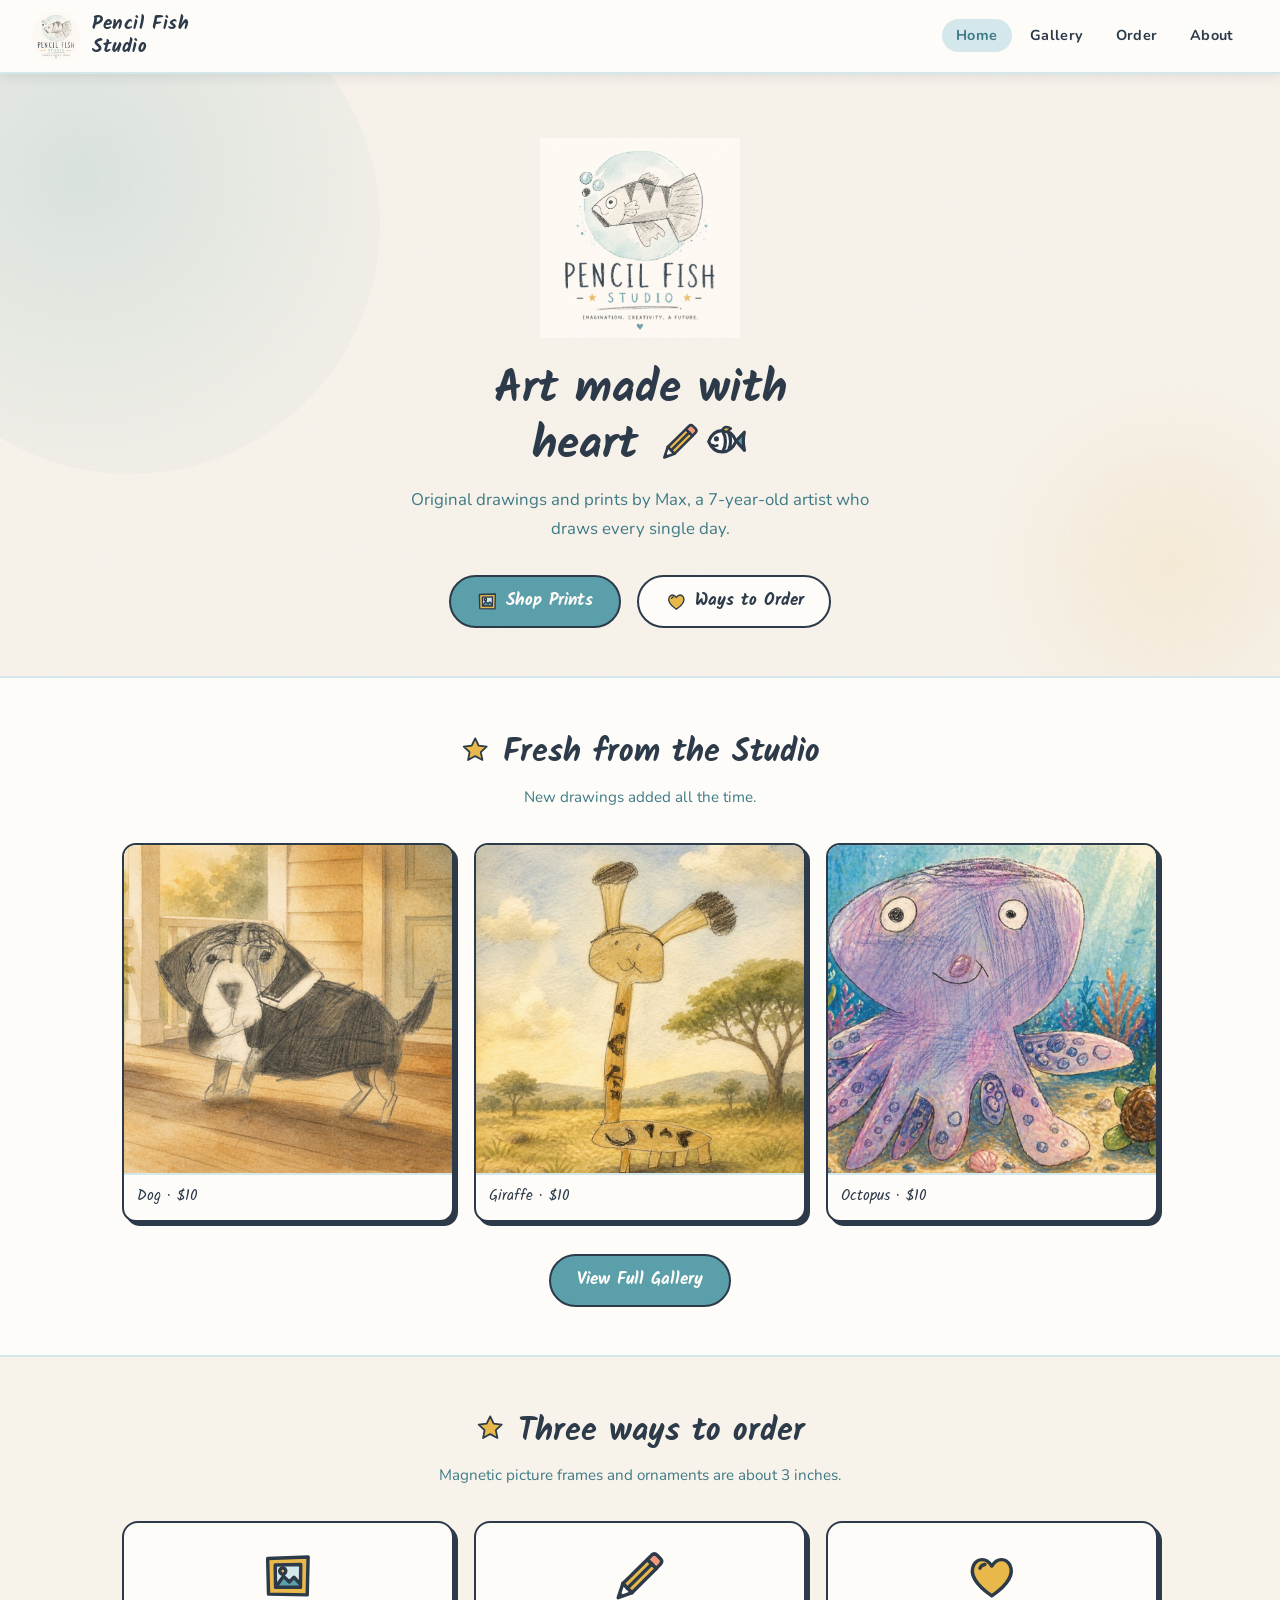
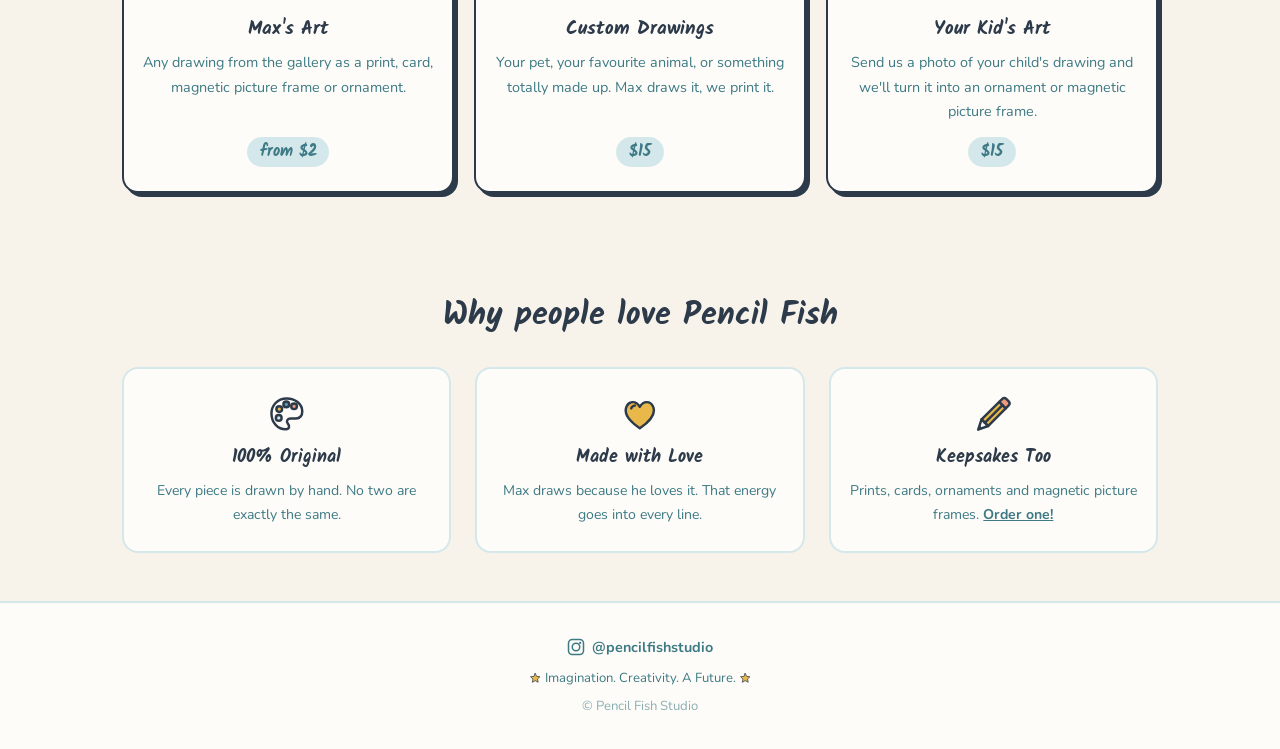
==== commit 3106bc55: "Order page: Max's art, custom drawings, kid's art keepsakes; magnetic frames, cards, prices" ====
--- a/index.html
+++ b/index.html
@@ -119,7 +119,7 @@
     }
 
     /* ── Made just for you ──────────────────── */
-    .makes { text-align: center; }
+    .makes { text-align: center; scroll-margin-top: 70px; }
 
     .makes-grid {
       display: grid;
@@ -139,7 +139,21 @@
     .make-card:hover { transform: translateY(-4px); box-shadow: 4px 8px 0 var(--ink); }
     .make-emoji { margin-bottom: 0.5rem; line-height: 0; }
     .make-card h3 { font-family: 'Kalam', cursive; font-size: 1.2rem; margin-bottom: 0.3rem; }
-    .make-card p { font-size: 0.9rem; color: var(--teal-dark); }
+    .make-card {
+      display: flex;
+      flex-direction: column;
+      align-items: center;
+    }
+    .make-card p { font-size: 0.9rem; color: var(--teal-dark); flex: 1; }
+    .make-price {
+      margin-top: 0.8rem;
+      font-family: 'Kalam', cursive;
+      font-weight: 700;
+      background: var(--teal-light);
+      color: var(--teal-dark);
+      padding: 0.1rem 0.8rem;
+      border-radius: 20px;
+    }
 
     /* ── Why buy section ────────────────────── */
     .why {
@@ -205,7 +219,7 @@
     <ul class="nav-links">
       <li><a href="index.html" class="active">Home</a></li>
       <li><a href="gallery.html">Gallery</a></li>
-      <li><a href="custom.html">Custom Art</a></li>
+      <li><a href="custom.html">Order</a></li>
       <li><a href="about.html">About</a></li>
     </ul>
   </nav>
@@ -224,7 +238,7 @@
       </p>
       <div class="hero-buttons">
         <a class="btn btn-primary" href="gallery.html"><i data-icon="frame"></i>Shop Prints</a>
-        <a class="btn btn-secondary" href="custom.html"><i data-icon="pencil"></i>Order Something Custom</a>
+        <a class="btn btn-secondary" href="#ways"><i data-icon="heart"></i>Ways to Order</a>
       </div>
     </section>
 
@@ -243,25 +257,28 @@
     </section>
 
     <!-- Custom pieces -->
-    <section class="makes">
+    <section class="makes" id="ways">
       <div class="section">
-        <h2 class="section-title"><span class="star"><i data-icon="star"></i></span> Made just for you</h2>
-        <p class="section-sub">Pick one and tell Max what to draw.</p>
+        <h2 class="section-title"><span class="star"><i data-icon="star"></i></span> Three ways to order</h2>
+        <p class="section-sub">Magnetic picture frames and ornaments are about 3 inches.</p>
         <div class="makes-grid">
-          <a class="make-card" href="custom.html?item=drawing">
+          <a class="make-card" href="custom.html?path=max">
+            <div class="make-emoji"><i data-icon="frame" class="xl"></i></div>
+            <h3>Max's Art</h3>
+            <p>Any drawing from the gallery as a print, card, magnetic picture frame or ornament.</p>
+            <span class="make-price">from $2</span>
+          </a>
+          <a class="make-card" href="custom.html?path=custom">
             <div class="make-emoji"><i data-icon="pencil" class="xl"></i></div>
             <h3>Custom Drawings</h3>
-            <p>Your pet, your favourite animal, or something totally made up.</p>
+            <p>Your pet, your favourite animal, or something totally made up. Max draws it, we print it.</p>
+            <span class="make-price">$15</span>
           </a>
-          <a class="make-card" href="custom.html?item=magnet">
-            <div class="make-emoji"><i data-icon="magnet" class="xl"></i></div>
-            <h3>Magnets</h3>
-            <p>Max's art for your fridge. Great little gifts.</p>
-          </a>
-          <a class="make-card" href="custom.html?item=ornament">
-            <div class="make-emoji"><i data-icon="ornament" class="xl"></i></div>
-            <h3>Ornaments</h3>
-            <p>One-of-a-kind decorations for the tree.</p>
+          <a class="make-card" href="custom.html?path=kids">
+            <div class="make-emoji"><i data-icon="heart" class="xl"></i></div>
+            <h3>Your Kid's Art</h3>
+            <p>Send us a photo of your child's drawing and we'll turn it into an ornament or magnetic picture frame.</p>
+            <span class="make-price">$15</span>
           </a>
         </div>
       </div>
@@ -284,8 +301,8 @@
           </div>
           <div class="why-card">
             <div class="why-icon"><i data-icon="pencil" class="lg"></i></div>
-            <h3>Custom Requests</h3>
-            <p>Drawings, magnets and ornaments made to order. <a href="custom.html" style="color:var(--teal-dark);font-weight:700;text-decoration:underline;">Ask Max!</a></p>
+            <h3>Keepsakes Too</h3>
+            <p>Prints, cards, ornaments and magnetic picture frames. <a href="custom.html" style="color:var(--teal-dark);font-weight:700;text-decoration:underline;">Order one!</a></p>
           </div>
         </div>
       </div>
--- a/style.css
+++ b/style.css
@@ -233,6 +233,7 @@
 .pf-icon .k     { fill: var(--ink); }
 .pf-icon .n     { stroke: none; }
 .pf-icon .thick { stroke-width: 2.8; }
+.pf-icon .bold  { stroke-width: 2.4; }
 
 .pf-icon.lg  { width: 2.6rem; height: 2.6rem; }
 .pf-icon.xl  { width: 3.6rem; height: 3.6rem; }
